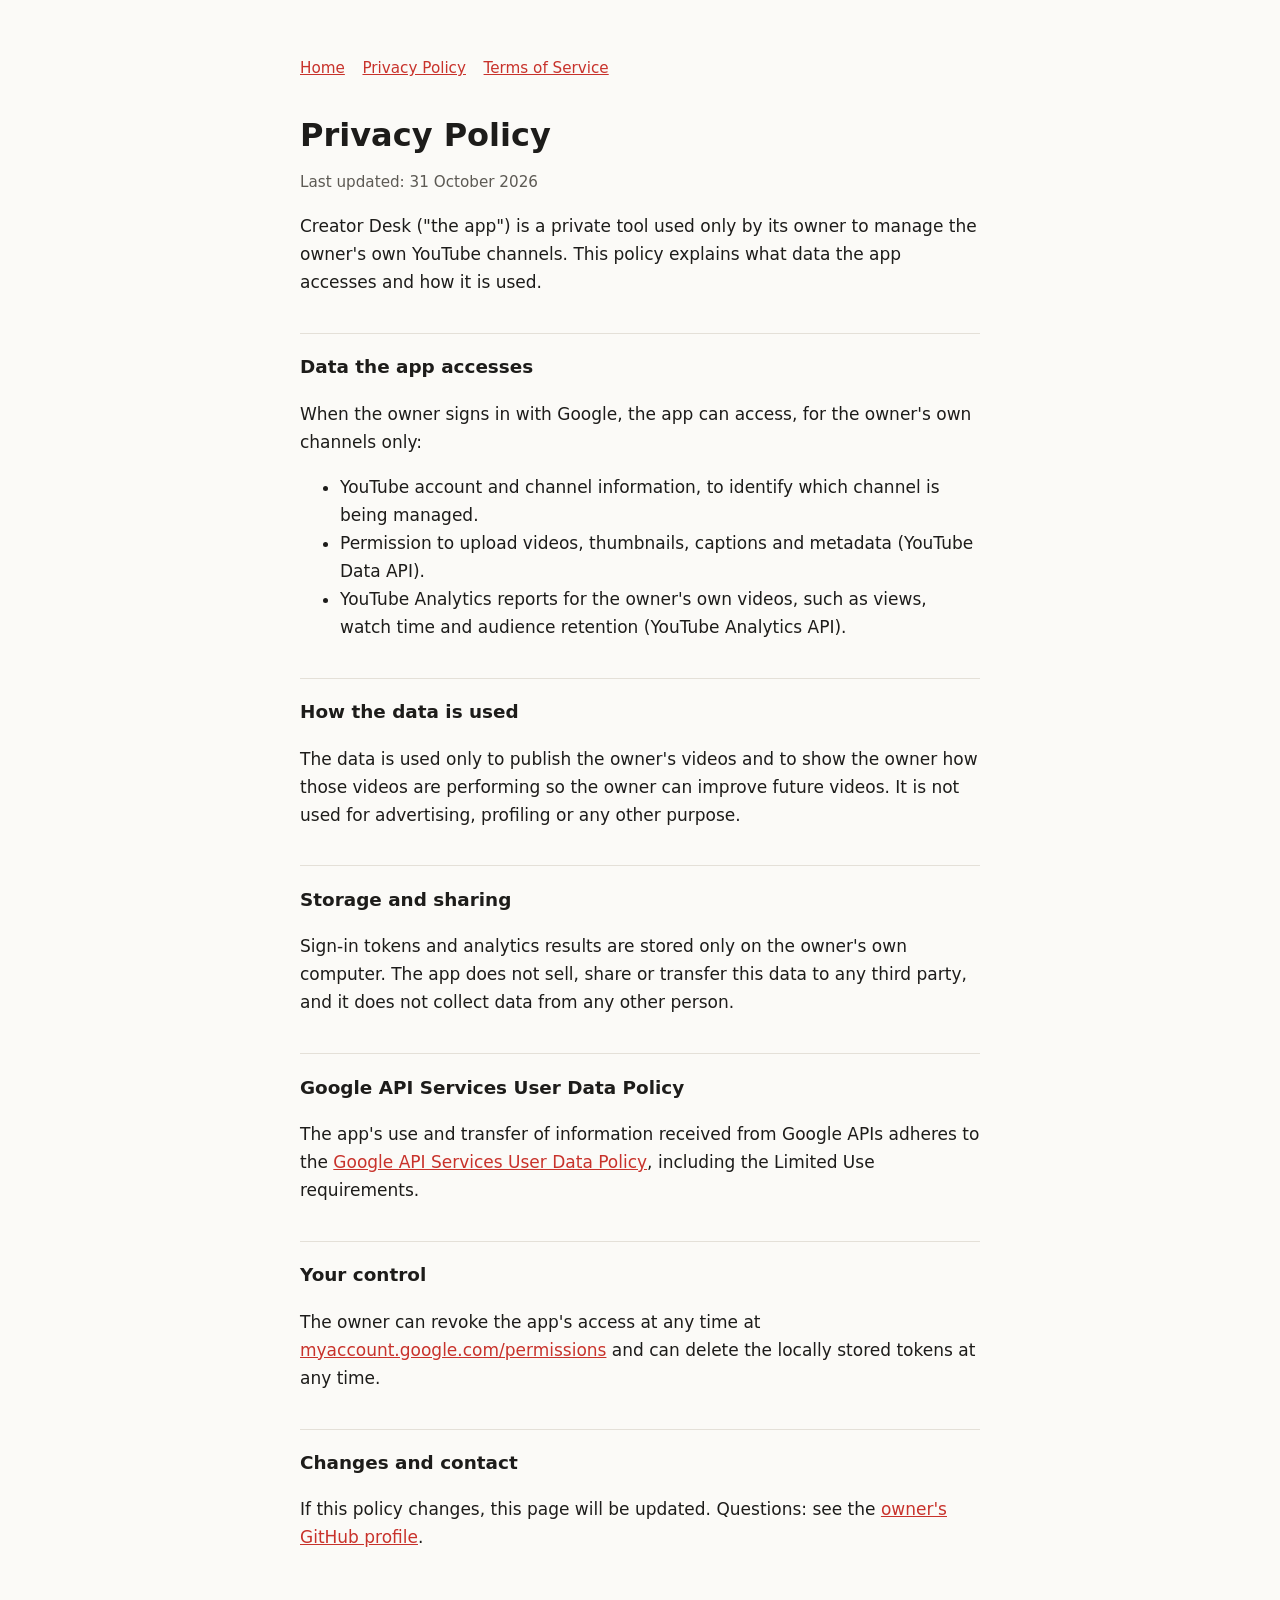
==== privacy.html @ 3c07681c "Creator Desk site" ====
<!doctype html>
<html lang="en"><head><meta charset="utf-8"><meta name="viewport" content="width=device-width,initial-scale=1">
<title>Privacy Policy · Creator Desk</title><link rel="stylesheet" href="style.css"></head>
<body><main>
<nav><a href="index.html">Home</a><a href="privacy.html">Privacy Policy</a><a href="terms.html">Terms of Service</a></nav>
<h1>Privacy Policy</h1>
<p class="muted">Last updated: 31 October 2026</p>
<p>Creator Desk ("the app") is a private tool used only by its owner to manage the owner's own YouTube channels. This policy explains what data the app accesses and how it is used.</p>
<h2>Data the app accesses</h2>
<p>When the owner signs in with Google, the app can access, for the owner's own channels only:</p>
<ul>
<li>YouTube account and channel information, to identify which channel is being managed.</li>
<li>Permission to upload videos, thumbnails, captions and metadata (YouTube Data API).</li>
<li>YouTube Analytics reports for the owner's own videos, such as views, watch time and audience retention (YouTube Analytics API).</li>
</ul>
<h2>How the data is used</h2>
<p>The data is used only to publish the owner's videos and to show the owner how those videos are performing so the owner can improve future videos. It is not used for advertising, profiling or any other purpose.</p>
<h2>Storage and sharing</h2>
<p>Sign-in tokens and analytics results are stored only on the owner's own computer. The app does not sell, share or transfer this data to any third party, and it does not collect data from any other person.</p>
<h2>Google API Services User Data Policy</h2>
<p>The app's use and transfer of information received from Google APIs adheres to the <a href="https://developers.google.com/terms/api-services-user-data-policy">Google API Services User Data Policy</a>, including the Limited Use requirements.</p>
<h2>Your control</h2>
<p>The owner can revoke the app's access at any time at <a href="https://myaccount.google.com/permissions">myaccount.google.com/permissions</a> and can delete the locally stored tokens at any time.</p>
<h2>Changes and contact</h2>
<p>If this policy changes, this page will be updated. Questions: see the <a href="https://github.com/Shayan9919">owner's GitHub profile</a>.</p>
</main></body></html>
---- style.css ----
:root{--bg:#fbfaf7;--ink:#1d1c1a;--muted:#5d5a54;--accent:#c8322b;--line:#e4e0d8}
@media (prefers-color-scheme:dark){:root{--bg:#161615;--ink:#efece6;--muted:#a8a49c;--line:#2e2d2a}}
*{box-sizing:border-box}
body{margin:0;background:var(--bg);color:var(--ink);font:17px/1.65 system-ui,-apple-system,"Segoe UI",Roboto,Ubuntu,sans-serif}
main{max-width:720px;margin:0 auto;padding:56px 20px 80px}
h1{font-size:2rem;line-height:1.2;margin:0 0 .4em}
h2{font-size:1.15rem;margin:2em 0 .4em;padding-top:1em;border-top:1px solid var(--line)}
p,li{color:var(--ink)} .muted{color:var(--muted);font-size:.95rem}
a{color:var(--accent)} nav{margin-bottom:2.2rem;font-size:.95rem} nav a{margin-right:1.1rem}
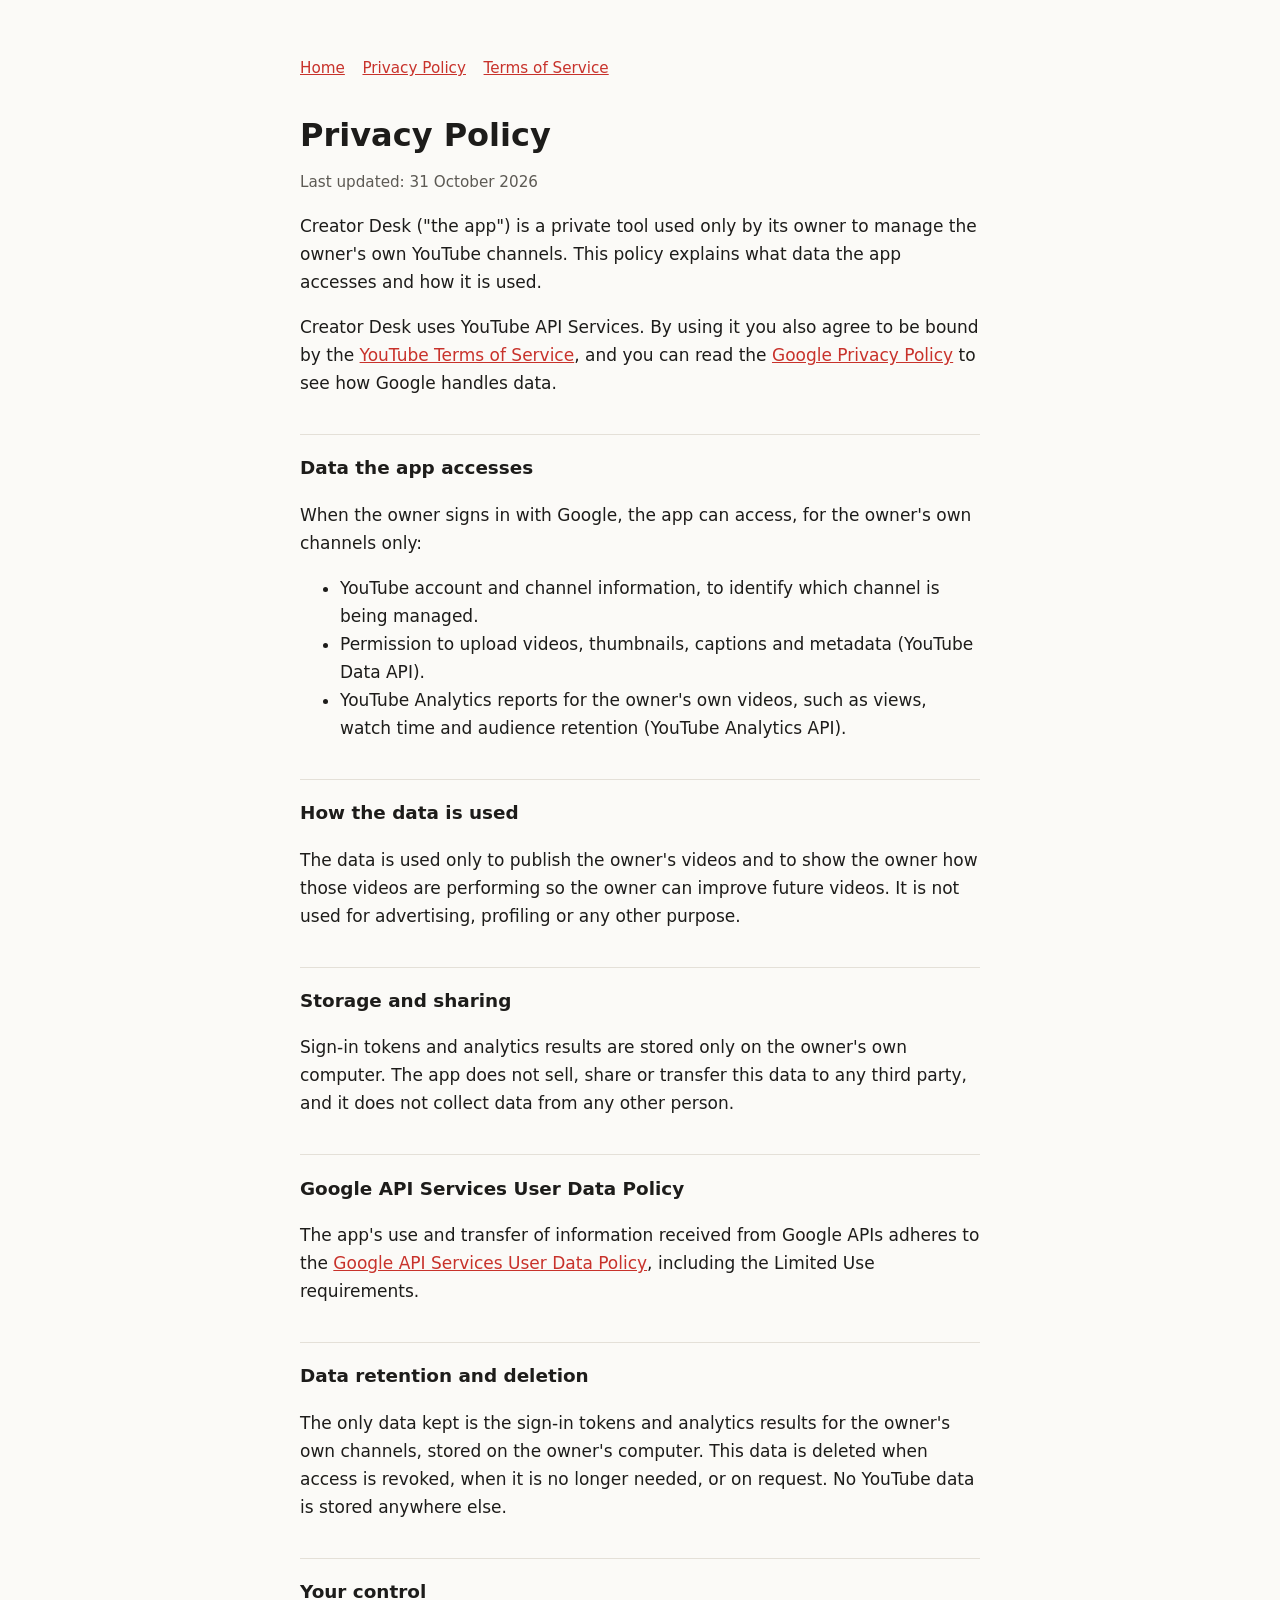
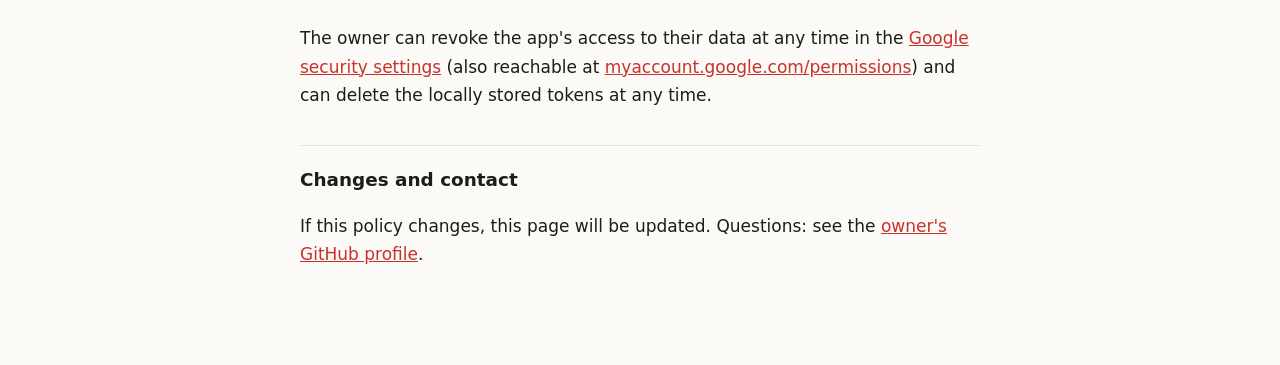
==== commit 59b92e28: "Add API services statement, Google privacy link and data retention" ====
--- a/privacy.html
+++ b/privacy.html
@@ -6,6 +6,7 @@
 <h1>Privacy Policy</h1>
 <p class="muted">Last updated: 31 October 2026</p>
 <p>Creator Desk ("the app") is a private tool used only by its owner to manage the owner's own YouTube channels. This policy explains what data the app accesses and how it is used.</p>
+<p>Creator Desk uses YouTube API Services. By using it you also agree to be bound by the <a href="https://www.youtube.com/t/terms">YouTube Terms of Service</a>, and you can read the <a href="https://policies.google.com/privacy">Google Privacy Policy</a> to see how Google handles data.</p>
 <h2>Data the app accesses</h2>
 <p>When the owner signs in with Google, the app can access, for the owner's own channels only:</p>
 <ul>
@@ -19,8 +20,10 @@
 <p>Sign-in tokens and analytics results are stored only on the owner's own computer. The app does not sell, share or transfer this data to any third party, and it does not collect data from any other person.</p>
 <h2>Google API Services User Data Policy</h2>
 <p>The app's use and transfer of information received from Google APIs adheres to the <a href="https://developers.google.com/terms/api-services-user-data-policy">Google API Services User Data Policy</a>, including the Limited Use requirements.</p>
+<h2>Data retention and deletion</h2>
+<p>The only data kept is the sign-in tokens and analytics results for the owner's own channels, stored on the owner's computer. This data is deleted when access is revoked, when it is no longer needed, or on request. No YouTube data is stored anywhere else.</p>
 <h2>Your control</h2>
-<p>The owner can revoke the app's access at any time at <a href="https://myaccount.google.com/permissions">myaccount.google.com/permissions</a> and can delete the locally stored tokens at any time.</p>
+<p>The owner can revoke the app's access to their data at any time in the <a href="https://security.google.com/settings/security/permissions">Google security settings</a> (also reachable at <a href="https://myaccount.google.com/permissions">myaccount.google.com/permissions</a>) and can delete the locally stored tokens at any time.</p>
 <h2>Changes and contact</h2>
 <p>If this policy changes, this page will be updated. Questions: see the <a href="https://github.com/Shayan9919">owner's GitHub profile</a>.</p>
 </main></body></html>
